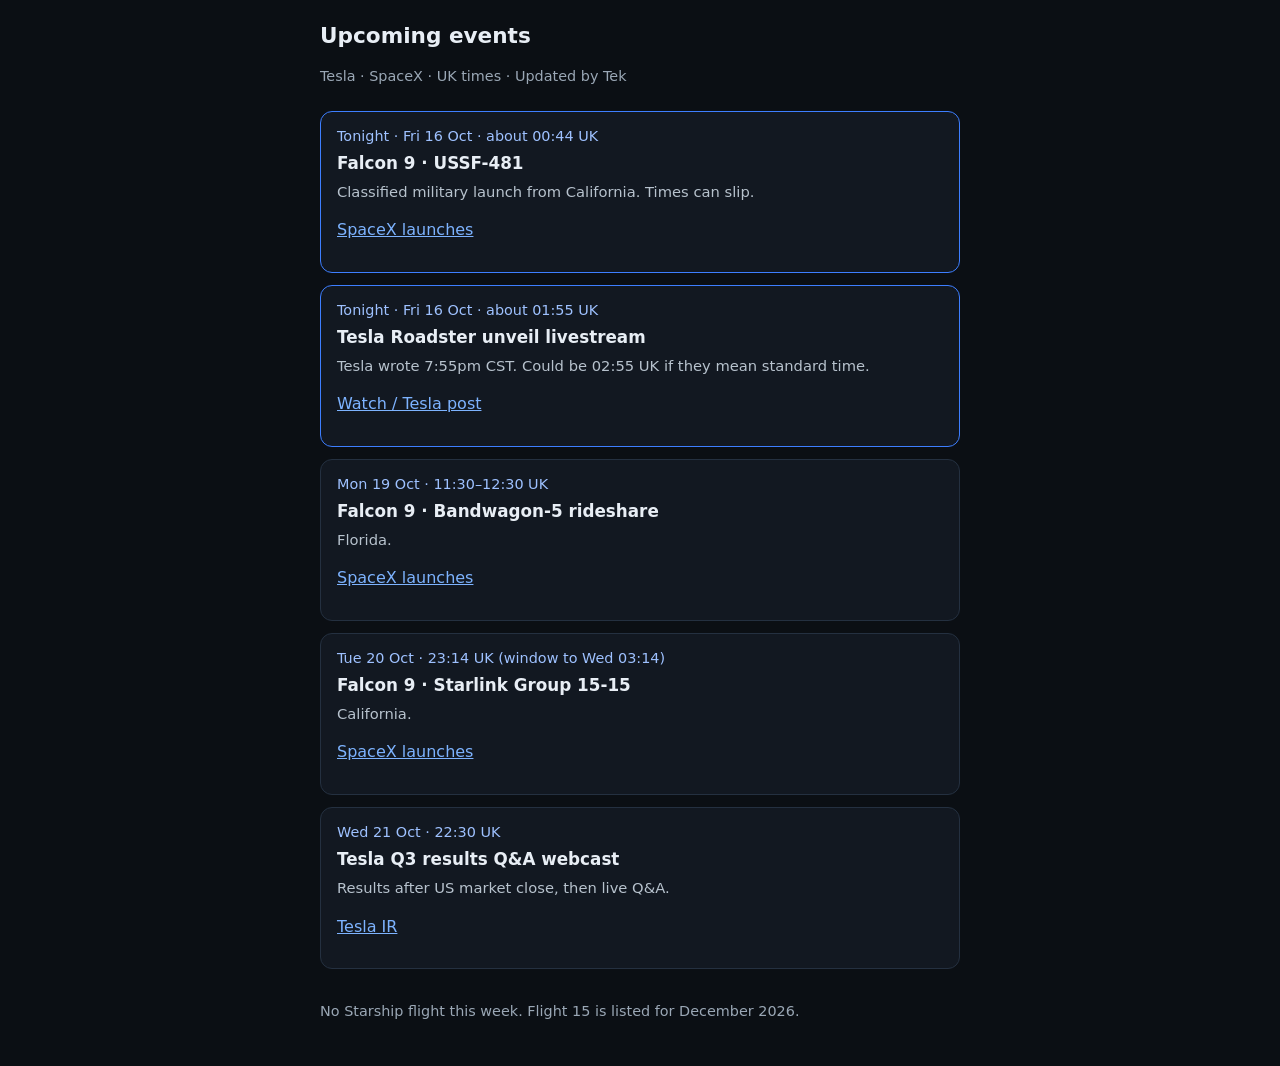
==== index.html @ 9f046545 "Initial Alex Hub events page" ====
<!DOCTYPE html>
<html lang="en">
<head>
  <meta charset="utf-8" />
  <meta name="viewport" content="width=device-width, initial-scale=1" />
  <title>Alex Hub · Upcoming events</title>
  <style>
    :root { color-scheme: light dark; }
    body {
      font-family: system-ui, -apple-system, Segoe UI, Roboto, sans-serif;
      margin: 0;
      padding: 1.25rem;
      line-height: 1.45;
      max-width: 40rem;
      margin-inline: auto;
      background: #0b0f14;
      color: #e8eef5;
    }
    h1 { font-size: 1.35rem; margin: 0 0 0.25rem; }
    .meta { color: #9aa7b5; font-size: 0.9rem; margin-bottom: 1.5rem; }
    .event {
      border: 1px solid #243040;
      border-radius: 12px;
      padding: 0.9rem 1rem;
      margin: 0.75rem 0;
      background: #121821;
    }
    .event.soon { border-color: #3d7eff; }
    .when { color: #9ec1ff; font-size: 0.9rem; margin-bottom: 0.25rem; }
    .title { font-weight: 650; font-size: 1.05rem; }
    .note { color: #b7c2cd; font-size: 0.92rem; margin-top: 0.35rem; }
    a { color: #7db3ff; }
    .empty { color: #9aa7b5; }
  </style>
</head>
<body>
  <h1>Upcoming events</h1>
  <p class="meta">Tesla · SpaceX · UK times · Updated by Tek</p>

  <div class="event soon">
    <div class="when">Tonight · Fri 16 Oct · about 00:44 UK</div>
    <div class="title">Falcon 9 · USSF-481</div>
    <p class="note">Classified military launch from California. Times can slip.</p>
    <p><a href="https://www.spacex.com/launches/">SpaceX launches</a></p>
  </div>

  <div class="event soon">
    <div class="when">Tonight · Fri 16 Oct · about 01:55 UK</div>
    <div class="title">Tesla Roadster unveil livestream</div>
    <p class="note">Tesla wrote 7:55pm CST. Could be 02:55 UK if they mean standard time.</p>
    <p><a href="https://x.com/Tesla/status/2110165104713183485">Watch / Tesla post</a></p>
  </div>

  <div class="event">
    <div class="when">Mon 19 Oct · 11:30–12:30 UK</div>
    <div class="title">Falcon 9 · Bandwagon-5 rideshare</div>
    <p class="note">Florida.</p>
    <p><a href="https://www.spacex.com/launches/">SpaceX launches</a></p>
  </div>

  <div class="event">
    <div class="when">Tue 20 Oct · 23:14 UK (window to Wed 03:14)</div>
    <div class="title">Falcon 9 · Starlink Group 15-15</div>
    <p class="note">California.</p>
    <p><a href="https://www.spacex.com/launches/">SpaceX launches</a></p>
  </div>

  <div class="event">
    <div class="when">Wed 21 Oct · 22:30 UK</div>
    <div class="title">Tesla Q3 results Q&amp;A webcast</div>
    <p class="note">Results after US market close, then live Q&amp;A.</p>
    <p><a href="https://ir.tesla.com/press-release/tesla-third-quarter-2026-production-deliveries-and-deployments">Tesla IR</a></p>
  </div>

  <p class="meta" style="margin-top:2rem">No Starship flight this week. Flight 15 is listed for December 2026.</p>
</body>
</html>
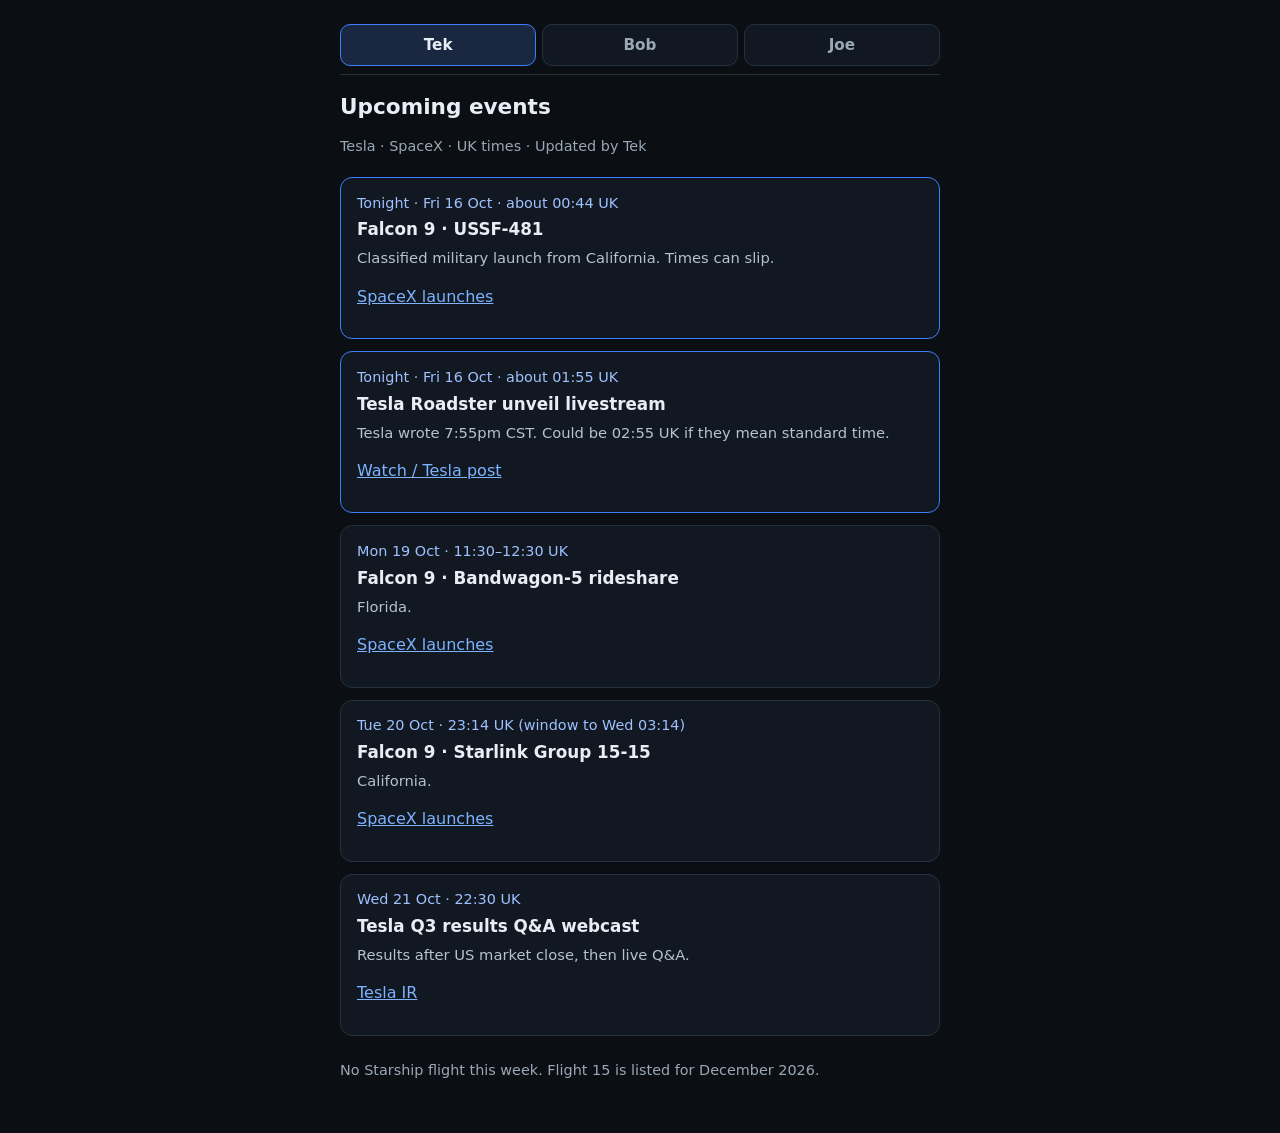
==== commit 200e097c: "Add tabs for Tek, Bob, and Joe" ====
--- a/index.html
+++ b/index.html
@@ -3,75 +3,13 @@
 <head>
   <meta charset="utf-8" />
   <meta name="viewport" content="width=device-width, initial-scale=1" />
-  <title>Alex Hub · Upcoming events</title>
-  <style>
-    :root { color-scheme: light dark; }
-    body {
-      font-family: system-ui, -apple-system, Segoe UI, Roboto, sans-serif;
-      margin: 0;
-      padding: 1.25rem;
-      line-height: 1.45;
-      max-width: 40rem;
-      margin-inline: auto;
-      background: #0b0f14;
-      color: #e8eef5;
-    }
-    h1 { font-size: 1.35rem; margin: 0 0 0.25rem; }
-    .meta { color: #9aa7b5; font-size: 0.9rem; margin-bottom: 1.5rem; }
-    .event {
-      border: 1px solid #243040;
-      border-radius: 12px;
-      padding: 0.9rem 1rem;
-      margin: 0.75rem 0;
-      background: #121821;
-    }
-    .event.soon { border-color: #3d7eff; }
-    .when { color: #9ec1ff; font-size: 0.9rem; margin-bottom: 0.25rem; }
-    .title { font-weight: 650; font-size: 1.05rem; }
-    .note { color: #b7c2cd; font-size: 0.92rem; margin-top: 0.35rem; }
-    a { color: #7db3ff; }
-    .empty { color: #9aa7b5; }
-  </style>
+  <meta http-equiv="refresh" content="0; url=tek.html" />
+  <title>Alex Hub</title>
+  <link rel="stylesheet" href="styles.css" />
 </head>
 <body>
-  <h1>Upcoming events</h1>
-  <p class="meta">Tesla · SpaceX · UK times · Updated by Tek</p>
-
-  <div class="event soon">
-    <div class="when">Tonight · Fri 16 Oct · about 00:44 UK</div>
-    <div class="title">Falcon 9 · USSF-481</div>
-    <p class="note">Classified military launch from California. Times can slip.</p>
-    <p><a href="https://www.spacex.com/launches/">SpaceX launches</a></p>
+  <div class="wrap">
+    <p class="meta">Opening Tek… <a href="tek.html">tap here</a> if nothing happens.</p>
   </div>
-
-  <div class="event soon">
-    <div class="when">Tonight · Fri 16 Oct · about 01:55 UK</div>
-    <div class="title">Tesla Roadster unveil livestream</div>
-    <p class="note">Tesla wrote 7:55pm CST. Could be 02:55 UK if they mean standard time.</p>
-    <p><a href="https://x.com/Tesla/status/2110165104713183485">Watch / Tesla post</a></p>
-  </div>
-
-  <div class="event">
-    <div class="when">Mon 19 Oct · 11:30–12:30 UK</div>
-    <div class="title">Falcon 9 · Bandwagon-5 rideshare</div>
-    <p class="note">Florida.</p>
-    <p><a href="https://www.spacex.com/launches/">SpaceX launches</a></p>
-  </div>
-
-  <div class="event">
-    <div class="when">Tue 20 Oct · 23:14 UK (window to Wed 03:14)</div>
-    <div class="title">Falcon 9 · Starlink Group 15-15</div>
-    <p class="note">California.</p>
-    <p><a href="https://www.spacex.com/launches/">SpaceX launches</a></p>
-  </div>
-
-  <div class="event">
-    <div class="when">Wed 21 Oct · 22:30 UK</div>
-    <div class="title">Tesla Q3 results Q&amp;A webcast</div>
-    <p class="note">Results after US market close, then live Q&amp;A.</p>
-    <p><a href="https://ir.tesla.com/press-release/tesla-third-quarter-2026-production-deliveries-and-deployments">Tesla IR</a></p>
-  </div>
-
-  <p class="meta" style="margin-top:2rem">No Starship flight this week. Flight 15 is listed for December 2026.</p>
 </body>
 </html>
--- a/styles.css
+++ b/styles.css
@@ -0,0 +1,64 @@
+:root { color-scheme: light dark; }
+* { box-sizing: border-box; }
+body {
+  font-family: system-ui, -apple-system, Segoe UI, Roboto, sans-serif;
+  margin: 0;
+  padding: 0;
+  line-height: 1.45;
+  background: #0b0f14;
+  color: #e8eef5;
+}
+.wrap {
+  max-width: 40rem;
+  margin-inline: auto;
+  padding: 0.75rem 1.25rem 2rem;
+}
+.tabs {
+  display: flex;
+  gap: 0.35rem;
+  position: sticky;
+  top: 0;
+  z-index: 10;
+  background: #0b0f14;
+  padding: 0.75rem 0 0.5rem;
+  border-bottom: 1px solid #243040;
+  margin-bottom: 1rem;
+}
+.tabs a {
+  flex: 1;
+  text-align: center;
+  text-decoration: none;
+  color: #9aa7b5;
+  font-weight: 600;
+  font-size: 0.95rem;
+  padding: 0.55rem 0.4rem;
+  border-radius: 10px;
+  background: #121821;
+  border: 1px solid #243040;
+}
+.tabs a.active {
+  color: #e8eef5;
+  background: #1a2740;
+  border-color: #3d7eff;
+}
+h1 { font-size: 1.35rem; margin: 0 0 0.25rem; }
+.meta { color: #9aa7b5; font-size: 0.9rem; margin-bottom: 1.25rem; }
+.event, .card {
+  border: 1px solid #243040;
+  border-radius: 12px;
+  padding: 0.9rem 1rem;
+  margin: 0.75rem 0;
+  background: #121821;
+}
+.event.soon { border-color: #3d7eff; }
+.when { color: #9ec1ff; font-size: 0.9rem; margin-bottom: 0.25rem; }
+.title { font-weight: 650; font-size: 1.05rem; }
+.note { color: #b7c2cd; font-size: 0.92rem; margin-top: 0.35rem; }
+a { color: #7db3ff; }
+.placeholder {
+  color: #9aa7b5;
+  border: 1px dashed #243040;
+  border-radius: 12px;
+  padding: 1.25rem 1rem;
+  background: #10161e;
+}
